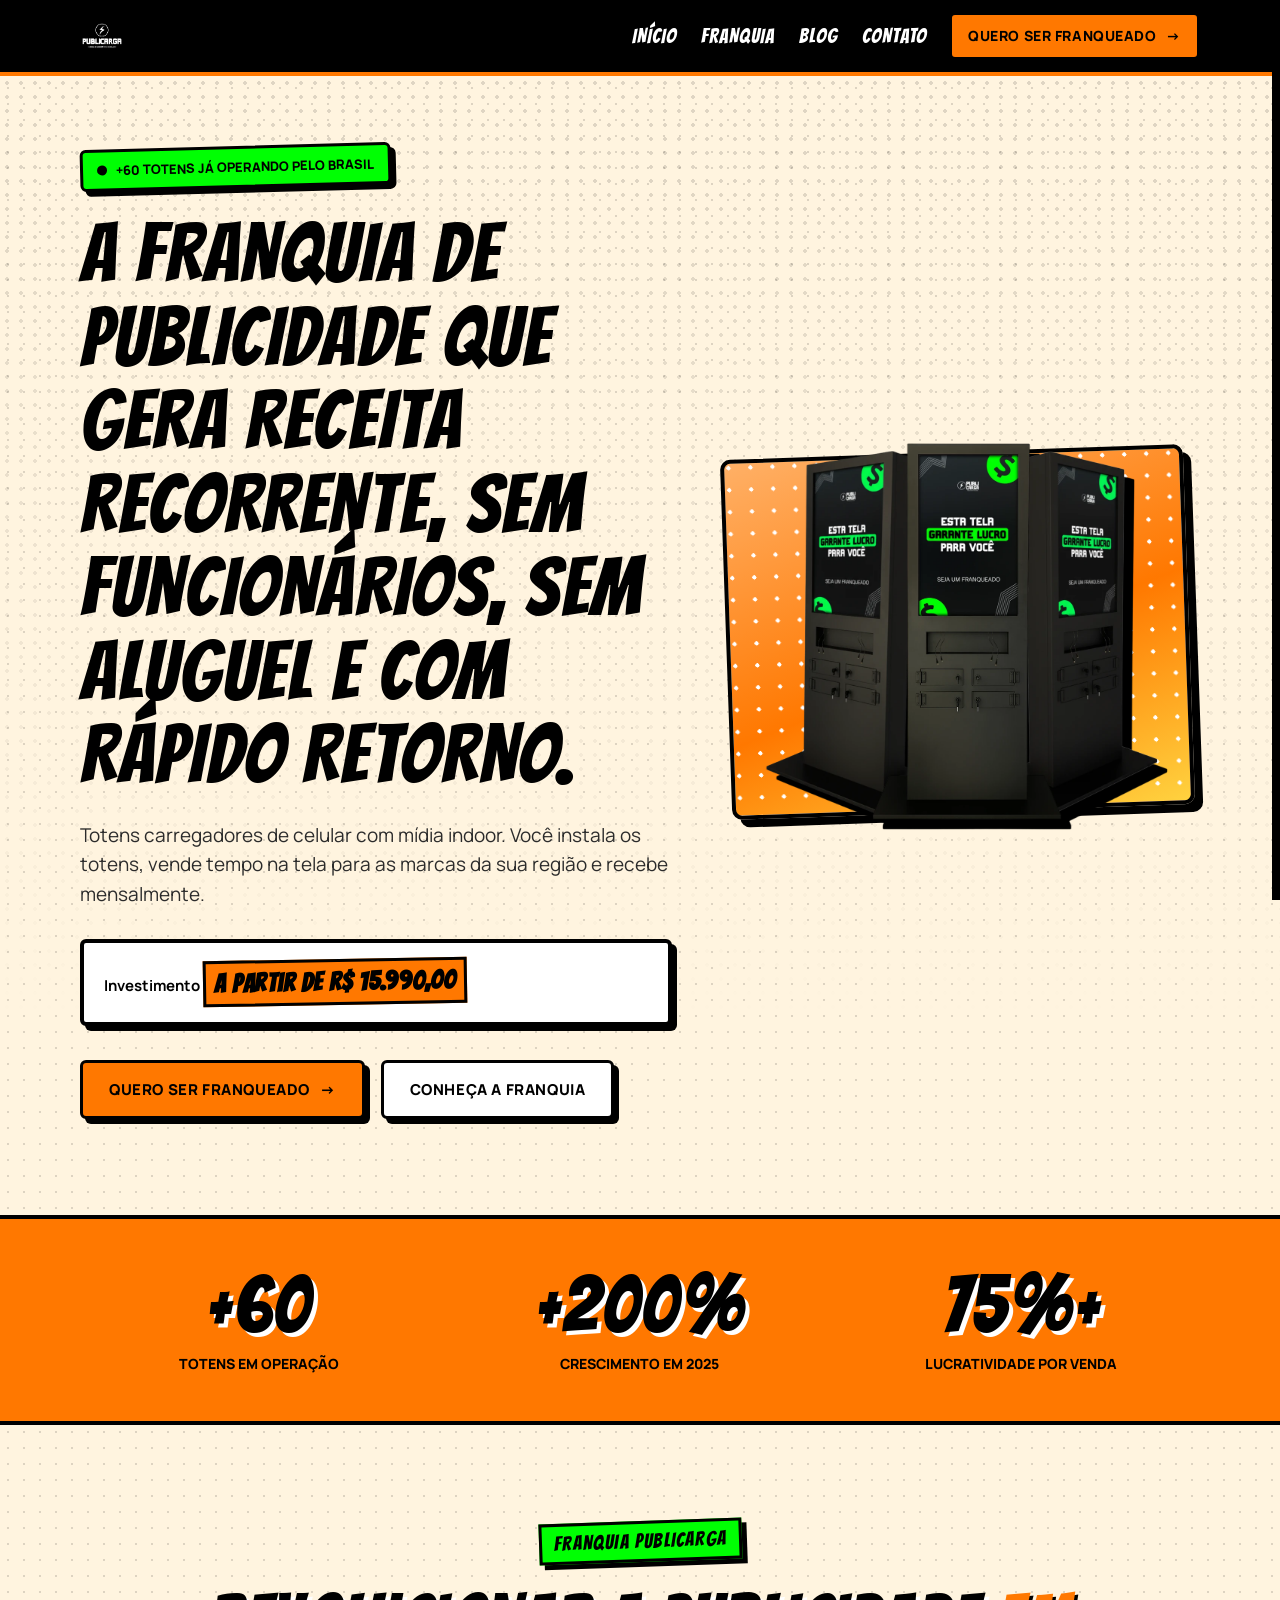
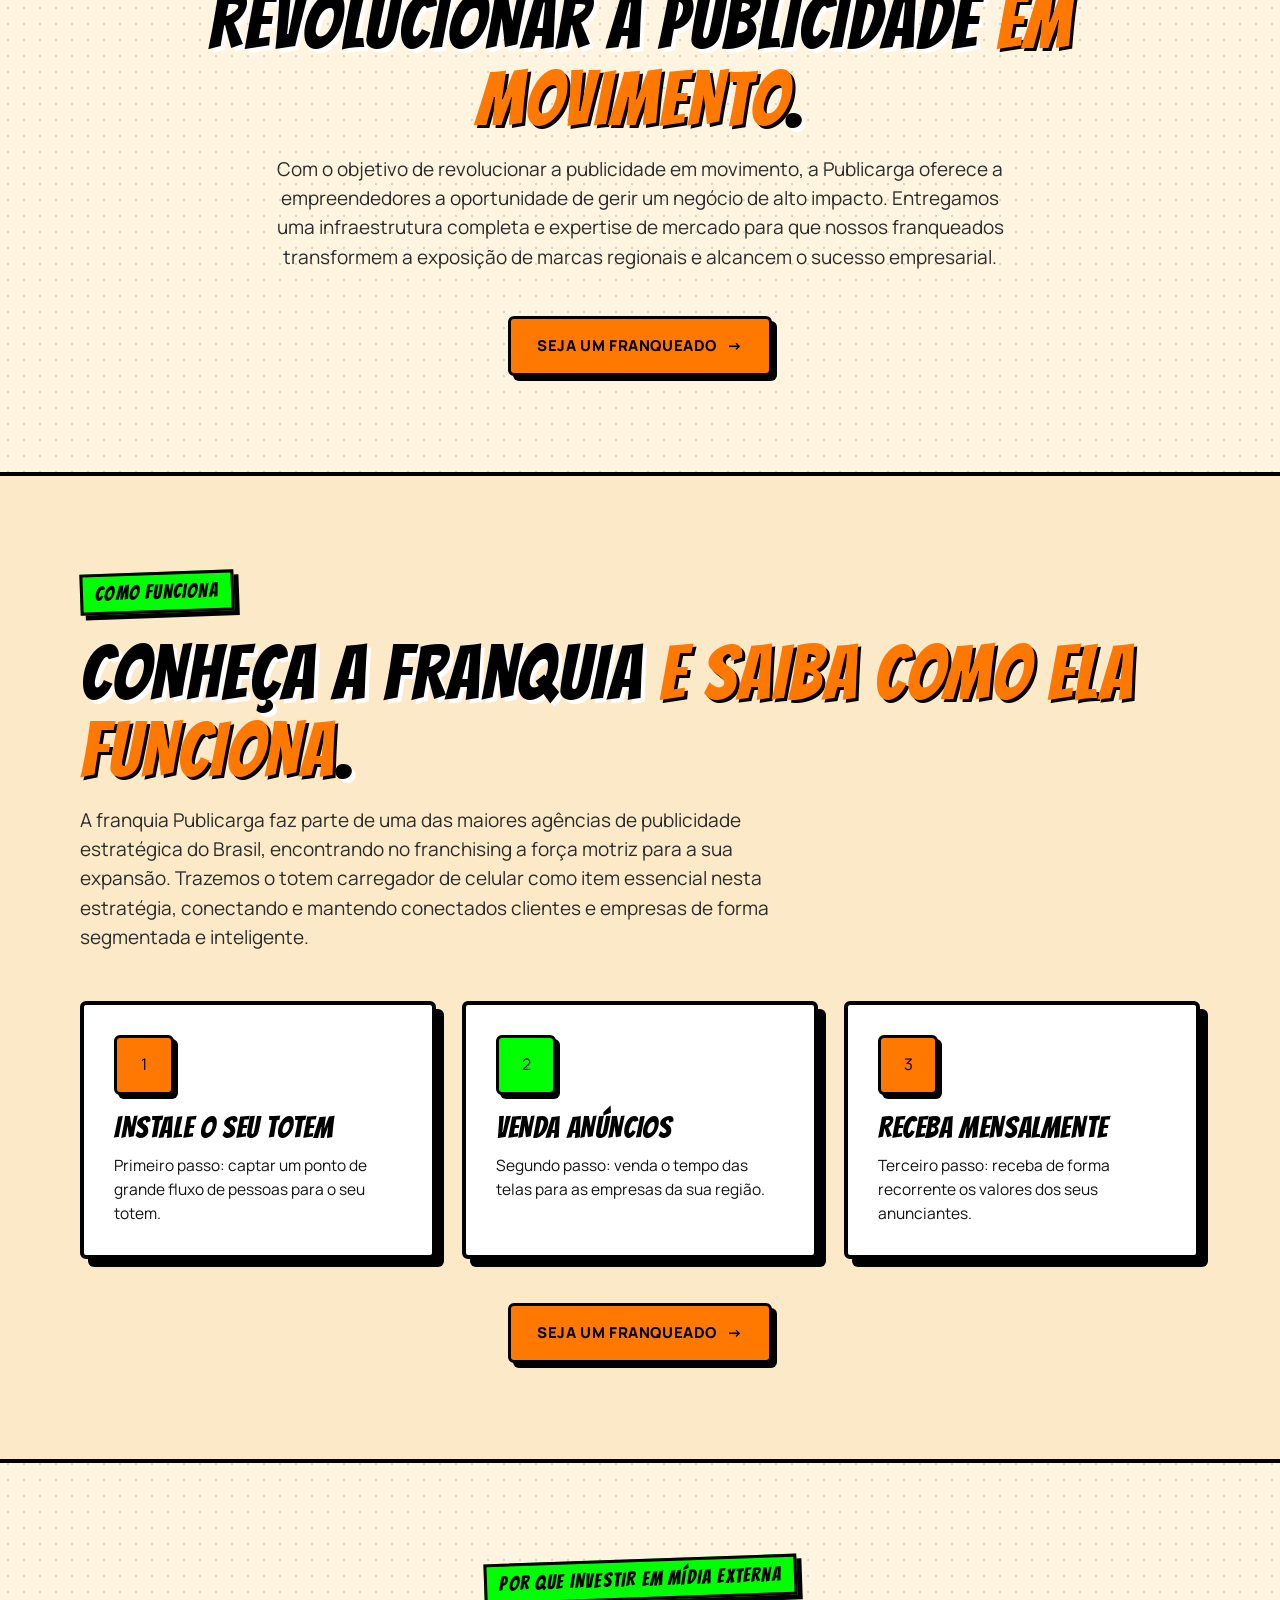
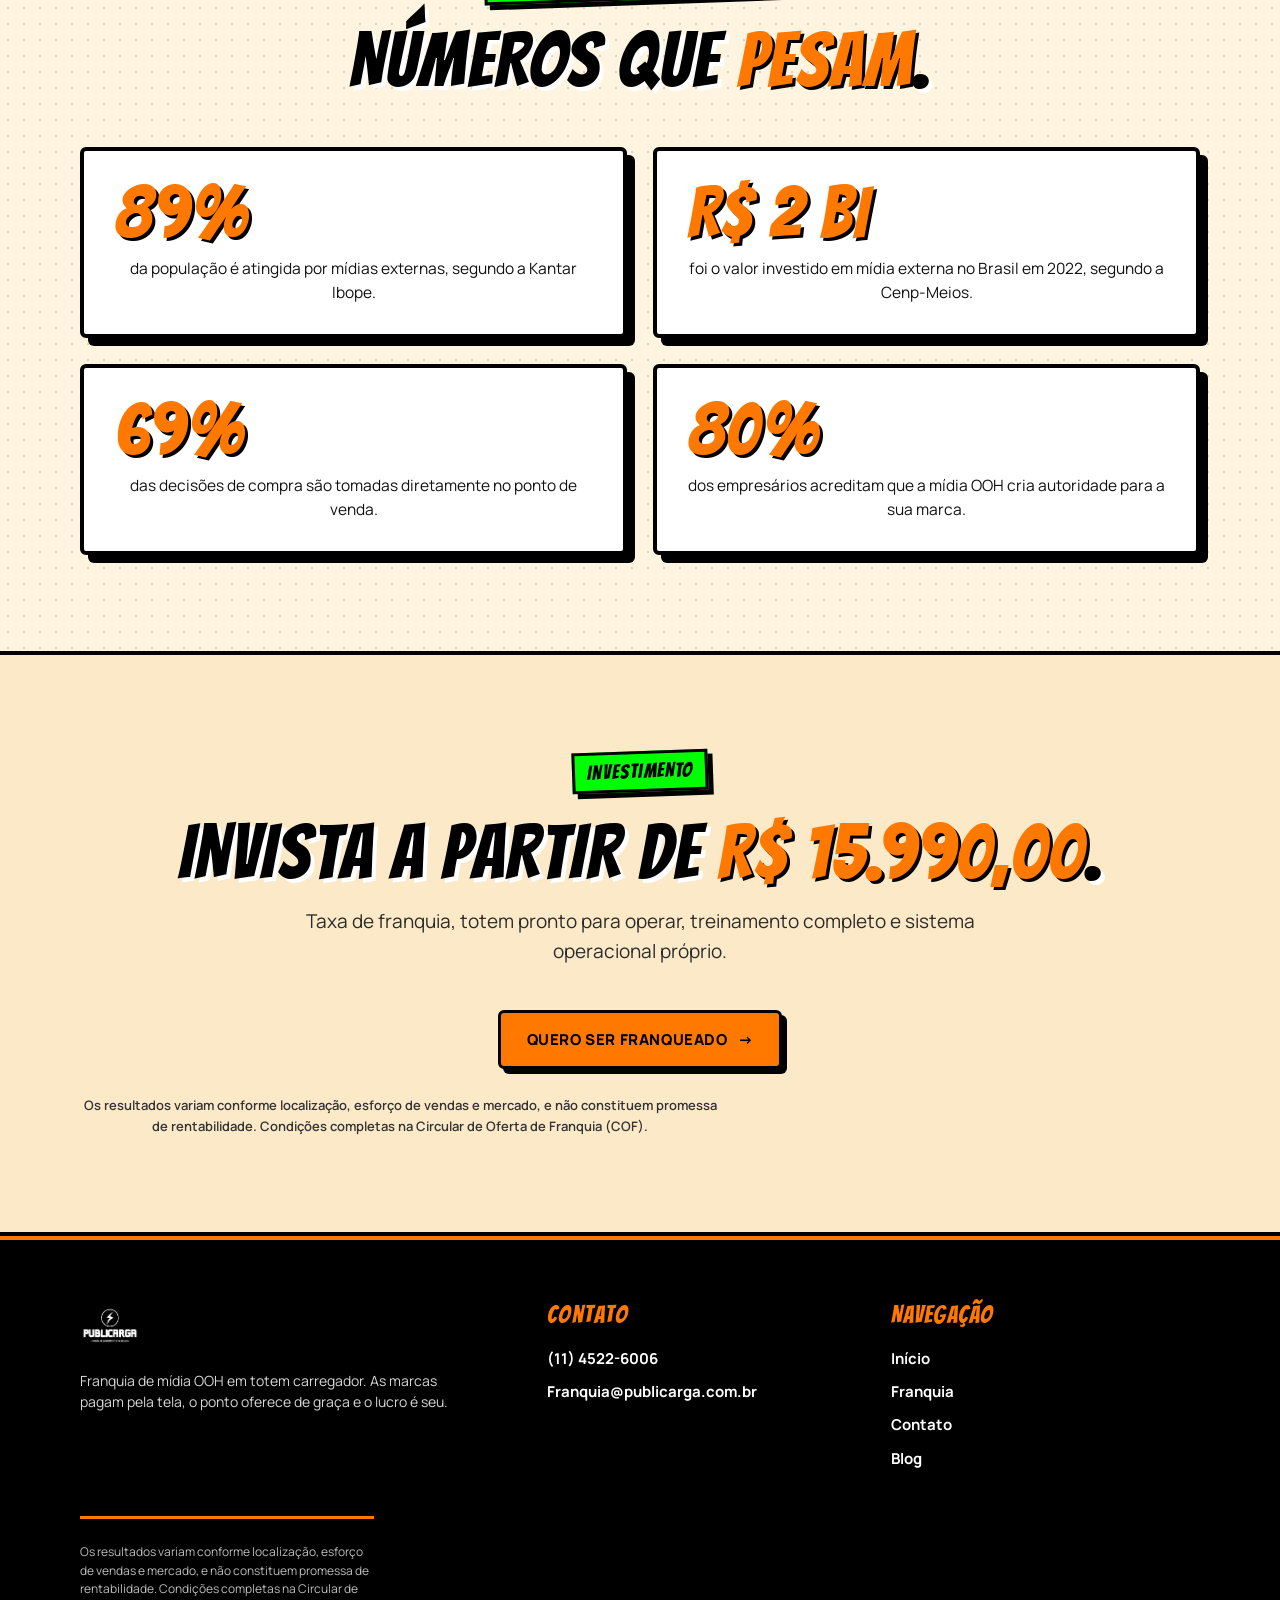
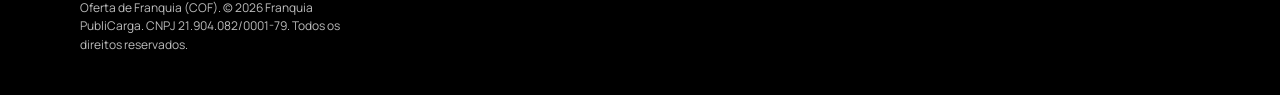
==== site/index.html @ 1fec0f9c "Adiciona páginas do site em estilo quadrinhos (pasta site/) Home, franquia (landing sem links extern" ====
<!doctype html>
<html lang="pt-BR">
<head>
<meta charset="utf-8">
<meta name="viewport" content="width=device-width,initial-scale=1,viewport-fit=cover">
<title>Franquia Publicarga | Totens carregadores com mídia indoor</title>
<meta name="description" content="A franquia de publicidade que gera receita recorrente, sem funcionários, sem aluguel e com rápido retorno. Investimento a partir de R$ 15.990,00.">
<meta name="robots" content="index, follow">
<meta property="og:title" content="Franquia Publicarga | Totens carregadores com mídia indoor">
<meta property="og:description" content="A franquia de publicidade que gera receita recorrente, sem funcionários, sem aluguel e com rápido retorno. Investimento a partir de R$ 15.990,00.">
<meta property="og:locale" content="pt_BR">
<meta name="theme-color" content="#000000">
<link rel="icon" href="assets/mascote.png">
<link rel="preconnect" href="https://fonts.googleapis.com">
<link rel="preconnect" href="https://fonts.gstatic.com" crossorigin>
<link href="https://fonts.googleapis.com/css2?family=Bangers&family=Bricolage+Grotesque:opsz,wght@12..96,600;12..96,700;12..96,800&family=Manrope:wght@400;500;600;700;800&display=swap" rel="stylesheet">
<link rel="stylesheet" href="assets/quadrinhos.css">
</head>
<body>
<header class="site"><div class="wrap nav">
<a href="/" class="brand" aria-label="Publicarga"><img src="assets/logo-branca.png" alt="Publicarga" style="height:44px;width:auto"></a>
<nav class="nav-links" aria-label="Principal"><a href="/">Início</a><a href="/franquia/">Franquia</a><a href="https://blog.publicarga.com.br">Blog</a><a href="/contato/">Contato</a></nav>
<div class="nav-cta"><a href="/franquia/" class="btn desk">Quero ser franqueado <span class="arw">→</span></a>
<button class="burger" id="burger" aria-label="Abrir menu" aria-expanded="false" aria-controls="drawer"><span></span></button></div>
</div></header>
<div class="scrim" id="scrim"></div>
<aside class="drawer" id="drawer" aria-hidden="true">
<button class="close" id="drawerClose" aria-label="Fechar menu">×</button>
<a href="/">Início</a><a href="/franquia/">Franquia</a><a href="https://blog.publicarga.com.br">Blog</a><a href="/contato/">Contato</a>
<a href="/franquia/" class="btn">Quero ser franqueado →</a>
</aside>

<section class="hero" id="top"><div class="wrap grid">
  <div>
    <span class="badge"><span class="dot"></span> +60 totens já operando pelo Brasil</span>
    <h1>A franquia de publicidade que gera receita recorrente, sem funcionários, sem aluguel e com rápido retorno.</h1>
    <p class="lead">Totens carregadores de celular com mídia indoor. Você instala os totens, vende tempo na tela para as marcas da sua região e recebe mensalmente.</p>
    <div class="price">Investimento <b>a partir de R$ 15.990,00</b></div>
    <div class="hero-ctas"><a href="/franquia/" class="btn">Quero ser franqueado <span class="arw">→</span></a>
      <a href="#sobre" class="btn ghost">Conheça a franquia</a></div>
  </div>
  <div class="totem-c"><img src="assets/totens.webp" alt="Totens carregadores Publicarga com telas de mídia indoor"></div>
</div></section>

<section class="stats"><div class="wrap"><div class="grid">
  <div class="stat"><div class="num">+60</div><div class="lbl">Totens em operação</div></div>
  <div class="stat"><div class="num">+200%</div><div class="lbl">Crescimento em 2025</div></div>
  <div class="stat"><div class="num">75%+</div><div class="lbl">Lucratividade por venda</div></div>
</div></div></section>

<section class="section" id="sobre"><div class="wrap center">
  <span class="eyebrow">Franquia Publicarga</span>
  <h2 class="big">Revolucionar a publicidade <span class="accent">em movimento</span>.</h2>
  <p class="lead">Com o objetivo de revolucionar a publicidade em movimento, a Publicarga oferece a empreendedores a oportunidade de gerir um negócio de alto impacto. Entregamos uma infraestrutura completa e expertise de mercado para que nossos franqueados transformem a exposição de marcas regionais e alcancem o sucesso empresarial.</p>
  <div class="sec-cta"><a href="/franquia/" class="btn">Seja um franqueado <span class="arw">→</span></a></div>
</div></section>

<section class="section light"><div class="wrap">
  <span class="eyebrow">Como funciona</span>
  <h2 class="big">Conheça a franquia <span class="accent">e saiba como ela funciona</span>.</h2>
  <p class="lead">A franquia Publicarga faz parte de uma das maiores agências de publicidade estratégica do Brasil, encontrando no franchising a força motriz para a sua expansão. Trazemos o totem carregador de celular como item essencial nesta estratégia, conectando e mantendo conectados clientes e empresas de forma segmentada e inteligente.</p>
  <div class="cards cols-3">
    <article class="card brand"><div class="ic">1</div><h3>Instale o seu totem</h3><p>Primeiro passo: captar um ponto de grande fluxo de pessoas para o seu totem.</p></article>
    <article class="card"><div class="ic">2</div><h3>Venda anúncios</h3><p>Segundo passo: venda o tempo das telas para as empresas da sua região.</p></article>
    <article class="card brand"><div class="ic">3</div><h3>Receba mensalmente</h3><p>Terceiro passo: receba de forma recorrente os valores dos seus anunciantes.</p></article>
  </div>
  <div class="sec-cta"><a href="/franquia/" class="btn">Seja um franqueado <span class="arw">→</span></a></div>
</div></section>

<section class="section"><div class="wrap center">
  <span class="eyebrow">Por que investir em mídia externa</span>
  <h2 class="big">Números que <span class="accent">pesam</span>.</h2>
  <div class="cards cols-2">
    <article class="card"><h3 class="big">89%</h3><p>da população é atingida por mídias externas, segundo a Kantar Ibope.</p></article>
    <article class="card brand"><h3 class="big">R$ 2 bi</h3><p>foi o valor investido em mídia externa no Brasil em 2022, segundo a Cenp-Meios.</p></article>
    <article class="card brand"><h3 class="big">69%</h3><p>das decisões de compra são tomadas diretamente no ponto de venda.</p></article>
    <article class="card"><h3 class="big">80%</h3><p>dos empresários acreditam que a mídia OOH cria autoridade para a sua marca.</p></article>
  </div>
</div></section>

<section class="section light"><div class="wrap center">
  <span class="eyebrow">Investimento</span>
  <h2 class="big">Invista a partir de <span class="accent">R$ 15.990,00</span>.</h2>
  <p class="lead">Taxa de franquia, totem pronto para operar, treinamento completo e sistema operacional próprio.</p>
  <div class="sec-cta"><a href="/franquia/" class="btn">Quero ser franqueado <span class="arw">→</span></a></div>
  <p class="legal">Os resultados variam conforme localização, esforço de vendas e mercado, e não constituem promessa de rentabilidade. Condições completas na Circular de Oferta de Franquia (COF).</p>
</div></section>
<footer class="site"><div class="wrap">
<div class="fgrid">
<div><div class="brand"><img src="assets/logo-branca.png" alt="Publicarga" style="height:60px;width:auto"></div>
<p>Franquia de mídia OOH em totem carregador. As marcas pagam pela tela, o ponto oferece de graça e o lucro é seu.</p></div>
<div class="col"><h5>Contato</h5>
<a href="tel:+551145226006">(11) 4522-6006</a>
<a href="mailto:Franquia@publicarga.com.br">Franquia@publicarga.com.br</a></div>
<div class="col"><h5>Navegação</h5>
<a href="/">Início</a><a href="/franquia/">Franquia</a><a href="/contato/">Contato</a><a href="https://blog.publicarga.com.br">Blog</a></div>
</div>
<p class="flegal">Os resultados variam conforme localização, esforço de vendas e mercado, e não constituem promessa de rentabilidade. Condições completas na Circular de Oferta de Franquia (COF). © 2026 Franquia PubliCarga. CNPJ 21.904.082/0001-79. Todos os direitos reservados.</p>
</div></footer>
<script src="assets/site.js"></script>
</body>
</html>
---- site/assets/quadrinhos.css ----
:root{
    --paper:#fff4df;--bg:#fff4df;--surface:#ffffff;--surface-2:#fbe9c8;
    --line:#000;--line-strong:#000;
    --ink:#000;--muted:#2b2b2b;--muted-2:#4a4a4a;
    --brand:#ff7800;--brand-2:#ffb066;--brand-ink:#000;
    --volt:#00ff03;--volt-ink:#000;--volt-dim:#00ff03;
    --display:"Bangers","Bricolage Grotesque",Impact,sans-serif;
    --body:"Manrope",system-ui,sans-serif;
    --wrap:1160px;--hdr:72px;--r:6px;--r-lg:10px;
    --shadow:8px 8px 0 #000;--shadow-sm:5px 5px 0 #000;
    color-scheme:light;
  }
  *{box-sizing:border-box}
  html{scroll-behavior:smooth}
  @media(prefers-reduced-motion:reduce){html{scroll-behavior:auto}}
  body{
    margin:0;color:var(--ink);font-family:var(--body);font-size:16px;line-height:1.55;
    background:var(--paper) radial-gradient(#00000022 1.2px,transparent 1.4px) 0 0/16px 16px;
    -webkit-font-smoothing:antialiased;overflow-x:hidden;
  }
  h1,h2,h3,h4{font-family:var(--display);font-weight:400;line-height:1.02;margin:0;letter-spacing:.02em;text-transform:uppercase}
  p{margin:0}
  a{color:inherit;text-decoration:none}
  img{max-width:100%;display:block}
  ::selection{background:var(--volt);color:#000}
  :focus-visible{outline:4px solid var(--brand);outline-offset:3px}

  .wrap{width:100%;max-width:var(--wrap);margin-inline:auto;padding-inline:20px}
  section[id]{scroll-margin-top:calc(var(--hdr) + 16px)}
  .section{padding-block:96px;position:relative}
  .eyebrow{display:inline-block;font-family:var(--display);font-size:20px;letter-spacing:.06em;text-transform:uppercase;color:#000;background:var(--volt);border:3px solid #000;padding:2px 12px;box-shadow:var(--shadow-sm);transform:rotate(-2deg);margin:0 0 22px}
  .eyebrow::before{content:none}
  .center{text-align:center}
  .center .eyebrow{display:inline-block}
  h2.big{font-size:clamp(40px,6.4vw,76px);text-shadow:4px 4px 0 #fff}
  .lead{color:var(--muted);font-size:clamp(16px,2vw,19px);max-width:62ch;margin-top:16px}
  .center .lead{margin-inline:auto}
  .accent{color:var(--brand);text-shadow:3px 3px 0 #000}
  .hl{display:inline-block;background:var(--volt);color:#000;padding:0 .18em;border:3px solid #000;transform:rotate(-1.5deg);box-shadow:4px 4px 0 #000}

  /* balões de fala */
  .bubble{position:relative;background:#fff;border:4px solid #000;border-radius:28px;padding:20px 24px;margin-top:26px;max-width:58ch;box-shadow:var(--shadow-sm)}
  .bubble::after{content:"";position:absolute;left:34px;bottom:-22px;width:0;height:0;border:16px solid transparent;border-top:20px solid #000;border-bottom:0}
  .bubble::before{content:"";position:absolute;left:38px;bottom:-14px;width:0;height:0;border:12px solid transparent;border-top:16px solid #fff;border-bottom:0;z-index:1}
  .center .bubble{margin-inline:auto}

  /* onomatopeia */
  .pow{position:absolute;top:-8px;right:-4px;z-index:3;font-family:var(--display);font-size:clamp(34px,4.5vw,52px);color:#000;background:var(--volt);border:4px solid #000;padding:6px 14px 4px;transform:rotate(8deg);box-shadow:var(--shadow-sm);clip-path:polygon(0% 18%,12% 22%,8% 0%,30% 14%,44% 0%,50% 16%,68% 2%,70% 22%,90% 10%,84% 30%,100% 36%,88% 50%,100% 66%,82% 70%,90% 90%,70% 80%,58% 100%,50% 82%,36% 98%,30% 80%,12% 92%,18% 72%,0% 64%,14% 54%,0% 36%)}

  /* botões */
  .btn{
    --_bg:var(--brand);--_fg:#000;
    display:inline-flex;align-items:center;gap:10px;justify-content:center;
    font-family:var(--body);font-weight:800;font-size:15px;text-transform:uppercase;letter-spacing:.04em;
    padding:15px 26px;border:3px solid #000;border-radius:var(--r);cursor:pointer;
    background:var(--_bg);color:var(--_fg);box-shadow:var(--shadow-sm);
    transition:transform .12s ease,box-shadow .12s ease;
  }
  .btn .arw{transition:transform .12s ease}
  .btn:hover{transform:translate(-2px,-2px);box-shadow:7px 7px 0 #000}
  .btn:hover .arw{transform:translateX(4px)}
  .btn:active{transform:translate(3px,3px);box-shadow:2px 2px 0 #000}
  .btn.ghost{--_bg:#fff;--_fg:#000}
  .btn.block{width:100%}
  .sec-cta{margin-top:44px;display:flex;justify-content:center}

  /* cabeçalho (fundo preto: logo branca) */
  header.site{position:sticky;top:env(safe-area-inset-top,0px);z-index:60;background:#000;border-bottom:4px solid var(--brand)}
  .nav{display:flex;align-items:center;gap:22px;height:var(--hdr)}
  .brand{display:flex;align-items:center}
  .nav-links{display:flex;gap:24px;margin-left:auto;font-family:var(--display);font-size:20px;letter-spacing:.05em;text-transform:uppercase;color:#fff}
  .nav-links a{position:relative;padding:2px 0}
  .nav-links a:hover{color:var(--volt)}
  .nav-links a.active{color:var(--brand)}
  .nav-links a.active::after{content:"";position:absolute;left:0;right:0;bottom:-6px;height:4px;background:var(--volt)}
  .nav-cta{display:flex;align-items:center;gap:12px}
  .nav-cta .btn{padding:10px 16px;font-size:14px}
  .burger{display:none;width:46px;height:46px;border:3px solid #fff;background:var(--brand);border-radius:var(--r);cursor:pointer;padding:0;position:relative;box-shadow:4px 4px 0 #fff}
  .burger span,.burger span::before,.burger span::after{content:"";position:absolute;left:11px;width:22px;height:3px;background:#000;border-radius:2px;transition:.2s}
  .burger span{top:20px}.burger span::before{top:-7px}.burger span::after{top:7px}
  @media(max-width:900px){
    .nav-links{display:none}
    .nav-cta .btn.desk{display:none}
    .burger{display:block;margin-left:auto}
  }
  .drawer{position:fixed;inset:0 0 0 auto;width:min(320px,84vw);background:#fff;border-left:4px solid #000;z-index:80;transform:translateX(100%);transition:transform .25s ease;display:flex;flex-direction:column;gap:6px;padding:calc(var(--hdr) + 20px) 24px 24px;box-shadow:-8px 0 0 #000}
  .drawer.open{transform:none}
  .drawer a{padding:14px 4px;font-family:var(--display);font-size:24px;letter-spacing:.04em;text-transform:uppercase;border-bottom:3px solid #000}
  .drawer .btn{margin-top:16px;font-family:var(--body);font-size:15px}
  .drawer .close{position:absolute;top:16px;right:16px;width:44px;height:44px;border:3px solid #000;background:var(--volt);color:#000;border-radius:var(--r);font-size:24px;cursor:pointer;font-weight:800}
  .scrim{position:fixed;inset:0;background:rgba(0,0,0,.6);z-index:75;opacity:0;pointer-events:none;transition:opacity .25s}
  .scrim.open{opacity:1;pointer-events:auto}

  /* hero */
  .hero{position:relative;overflow:hidden;padding-block:70px 96px}
  .hero::before{content:"";position:absolute;inset:0;background:radial-gradient(#000 1.6px,transparent 1.8px) 0 0/14px 14px;opacity:.12;-webkit-mask-image:linear-gradient(180deg,#000 10%,transparent 85%);mask-image:linear-gradient(180deg,#000 10%,transparent 85%);z-index:0;pointer-events:none}
  .hero .grid{position:relative;z-index:1;display:grid;grid-template-columns:1.1fr .9fr;gap:44px;align-items:center}
  .badge{display:inline-flex;align-items:center;gap:9px;padding:8px 14px;border:3px solid #000;border-radius:var(--r);font-weight:800;font-size:13px;text-transform:uppercase;color:#000;background:var(--volt);box-shadow:var(--shadow-sm);margin-bottom:24px;transform:rotate(-1.5deg)}
  .badge .dot{width:10px;height:10px;border-radius:50%;background:#000}
  .hero h1{font-size:clamp(44px,6.4vw,84px);line-height:1.02;text-shadow:none}
  .hero h1 .hl{font-size:inherit;text-shadow:none}
  .hero .lead{margin-top:24px}
  .price{margin-top:30px;padding:16px 20px;border:4px solid #000;border-radius:var(--r);background:#fff;font-weight:700;color:#000;font-size:15px;box-shadow:var(--shadow-sm)}
  .price b{font-weight:800;font-family:var(--display);font-size:26px;letter-spacing:.03em;color:#000;background:var(--brand);padding:0 8px;border:3px solid #000;display:inline-block;transform:rotate(-1deg)}
  .price .todef{color:var(--brand)}
  .pills{display:flex;flex-wrap:wrap;gap:12px;margin-top:26px}
  .pills span{font-size:13px;font-weight:800;text-transform:uppercase;color:#000;padding:8px 14px;border:3px solid #000;border-radius:var(--r);background:#fff;box-shadow:3px 3px 0 #000}
  .pills span::before{content:"⚡";margin-right:6px}
  .hero-ctas{display:flex;flex-wrap:wrap;gap:16px;margin-top:34px}
  .hero-trust{display:flex;align-items:center;gap:12px;margin-top:32px;font-size:15px;color:#000}
  .hero-trust b{font-weight:800}
  .totem-c{display:flex;justify-content:center;align-items:center;position:relative}
  .totem-c::before{content:"";position:absolute;width:94%;height:88%;border-radius:var(--r-lg);background:radial-gradient(circle at 20% 20%,#fff 0 8%,transparent 9%) 0 0/22px 22px,linear-gradient(160deg,#ffb066,#ff7800 55%,#ffd23f);border:4px solid #000;box-shadow:var(--shadow);transform:rotate(-2deg);z-index:0}
  .totem-c img{position:relative;z-index:1;width:min(500px,100%);height:auto;filter:drop-shadow(10px 10px 0 #000)}

  /* faixa de números */
  .stats{background:var(--brand);border-block:4px solid #000}
  .stats .grid{display:grid;grid-template-columns:repeat(3,1fr);gap:24px;padding-block:46px;text-align:center}
  .stat .num{font-family:var(--display);font-size:clamp(48px,7vw,80px);color:#000;text-shadow:4px 4px 0 #fff;letter-spacing:.02em;font-variant-numeric:tabular-nums;line-height:1}
  .stat .lbl{font-weight:800;text-transform:uppercase;font-size:14px;margin-top:8px;color:#000}
  @media(max-width:720px){.stats .grid{grid-template-columns:1fr;gap:28px}}

  /* quadros / cards */
  .cards{display:grid;gap:26px;margin-top:48px}
  .cols-2{grid-template-columns:1fr 1fr}
  .cols-3{grid-template-columns:repeat(3,1fr)}
  .card{background:#fff;border:4px solid #000;border-radius:var(--r);padding:30px;display:flex;flex-direction:column;align-items:flex-start;box-shadow:var(--shadow)}
  .card .ic{flex:0 0 auto;width:60px;height:60px;border:3px solid #000;border-radius:var(--r);display:grid;place-items:center;margin-bottom:18px;background:var(--volt);color:#000;box-shadow:4px 4px 0 #000}
  .card.brand .ic{background:var(--brand)}
  .card h3{font-size:30px;margin-bottom:10px}
  .card p{color:#111;font-size:15.5px}
  @media(max-width:820px){.cols-2,.cols-3{grid-template-columns:1fr}}

  .pillars{display:grid;grid-template-columns:repeat(3,1fr);gap:26px;margin-top:48px}
  .pillar{border:4px solid #000;border-radius:var(--r);padding:28px;background:#fff;box-shadow:var(--shadow);color:#000}
  .pillar .n{display:inline-block;font-family:var(--display);font-size:20px;letter-spacing:.06em;color:#fff;background:#000;padding:2px 10px;transform:rotate(-2deg)}
  .pillar h3{font-size:30px;margin:16px 0 8px}
  .pillar p{color:#111;font-size:15px}
  @media(max-width:820px){.pillars{grid-template-columns:1fr}}

  /* marquee de ambientes */
  .marquee{overflow:hidden;margin-top:44px;padding-block:12px;border-block:4px solid #000;background:#fff}
  .track{display:flex;gap:22px;width:max-content;animation:scroll 34s linear infinite;padding-inline:11px}
  @keyframes scroll{to{transform:translateX(-50%)}}
  .amb{position:relative;width:290px;height:200px;border:4px solid #000;border-radius:var(--r);overflow:hidden;flex:0 0 auto;box-shadow:var(--shadow-sm);margin:0;background:#000}
  .amb img{width:100%;height:100%;object-fit:cover;display:block}
  .amb figcaption{position:absolute;left:12px;bottom:12px;background:#fff;color:#000;padding:4px 12px;border:3px solid #000;font-family:var(--display);font-size:20px;letter-spacing:.04em;text-transform:uppercase;box-shadow:3px 3px 0 #000}
  @media(prefers-reduced-motion:reduce){.track{animation:none}}

  /* vídeos */
  .video-hero{margin-top:44px;border:4px solid #000;border-radius:var(--r-lg);overflow:hidden;position:relative;aspect-ratio:16/9;background:#000;box-shadow:var(--shadow)}
  .videos{display:grid;grid-template-columns:repeat(3,1fr);gap:26px;margin-top:48px}
  .vcard{position:relative;border:4px solid #000;border-radius:var(--r);overflow:hidden;aspect-ratio:9/12;background:#000;box-shadow:var(--shadow)}
  .ytf{position:absolute;inset:0;width:100%;height:100%;border:0;cursor:pointer;background:transparent;color:#000;display:flex;align-items:flex-end;padding:22px;text-align:left}
  .ythumb{position:absolute;inset:0;width:100%;height:100%;object-fit:cover;z-index:0}
  .ytf::after{content:"";position:absolute;inset:0;background:linear-gradient(180deg,rgba(0,0,0,0) 35%,rgba(0,0,0,.55));z-index:1}
  .ytf .play{position:absolute;top:50%;left:50%;transform:translate(-50%,-50%);width:76px;height:76px;border-radius:50%;background:var(--brand);color:#000;border:4px solid #000;display:grid;place-items:center;font-size:24px;box-shadow:5px 5px 0 #000;transition:transform .12s;z-index:2}
  .video-hero .ytf .play{width:96px;height:96px;font-size:32px}
  .ytf:hover .play{transform:translate(-50%,-50%) scale(1.06)}
  .ytf .cap{font-family:var(--display);font-size:22px;letter-spacing:.04em;text-transform:uppercase;position:relative;z-index:2;background:#fff;color:#000;border:3px solid #000;padding:4px 12px;box-shadow:3px 3px 0 #000}
  .ytf .cap small{display:block;font-family:var(--body);font-size:12px;font-weight:800;letter-spacing:0;text-transform:none;color:#000;margin-top:2px}
  .vwrap iframe,.video-hero iframe{position:absolute;inset:0;width:100%;height:100%;border:0}
  .vfallback{margin-top:16px;text-align:center;font-size:14px;color:var(--muted)}
  .vfallback a{color:#000;font-weight:800;text-decoration:underline;text-decoration-thickness:3px;text-decoration-color:var(--brand)}
  @media(max-width:820px){.videos{grid-template-columns:1fr}}

  /* passos */
  .steps{display:grid;grid-template-columns:repeat(4,1fr);gap:22px;margin-top:48px}
  .step{border:4px solid #000;border-radius:var(--r);padding:24px;background:#fff;box-shadow:var(--shadow-sm)}
  .step .n{font-family:var(--display);font-size:34px;color:var(--brand);text-shadow:3px 3px 0 #000;line-height:1}
  .step h4{font-size:24px;margin:10px 0 8px;letter-spacing:.03em}
  .step p{color:#111;font-size:14px}
  @media(max-width:820px){.steps{grid-template-columns:1fr 1fr}}
  @media(max-width:520px){.steps{grid-template-columns:1fr}}

  /* é / não é */
  .fit{display:grid;grid-template-columns:1fr 1fr;gap:26px;margin-top:48px}
  .fit .box{border:4px solid #000;border-radius:var(--r-lg);padding:30px;background:#fff;box-shadow:var(--shadow)}
  .fit .box.no{background:#e9e9e9}
  .fit h3{font-size:30px;margin-bottom:18px}
  .fit ul{list-style:none;margin:0;padding:0;display:grid;gap:14px}
  .fit li{display:flex;gap:12px;color:#111;font-size:15px}
  .fit .mk{flex:0 0 auto;width:28px;height:28px;border:3px solid #000;border-radius:50%;display:grid;place-items:center;font-weight:800;font-size:15px}
  .fit .yes .mk{background:var(--volt);color:#000}
  .fit .no .mk{background:#000;color:#fff}
  @media(max-width:820px){.fit{grid-template-columns:1fr}}

  /* dúvidas */
  .faq{max-width:840px;margin:48px auto 0;display:grid;gap:16px}
  details{border:4px solid #000;border-radius:var(--r);background:#fff;overflow:hidden;box-shadow:var(--shadow-sm)}
  details summary{list-style:none;cursor:pointer;padding:18px 22px;font-family:var(--display);font-size:24px;letter-spacing:.03em;text-transform:uppercase;display:flex;justify-content:space-between;gap:16px;align-items:center}
  details summary::-webkit-details-marker{display:none}
  details summary .ico{color:#000;background:var(--brand);border:3px solid #000;width:36px;height:36px;display:grid;place-items:center;font-size:24px;line-height:1;transition:transform .15s;flex:0 0 auto}
  details[open] summary .ico{transform:rotate(45deg)}
  details .body{padding:0 22px 22px;color:#111;font-size:15.5px;border-top:3px dashed #000;margin:0 22px;padding-inline:0;padding-top:14px}

  /* seções: fundo papel e fundo preto */
  section.light{background:#fbe9c8;border-block:4px solid #000}
  section.light .card,section.light .pillar,section.light .step,section.light .box,section.light details{box-shadow:var(--shadow)}
  section.ink{background:#0d0d0d;color:#fff;border-block:4px solid #000}
  section.ink h2.big{color:#fff;text-shadow:4px 4px 0 #000}
  section.ink .lead{color:#e5e5e5}
  section.ink .eyebrow{background:var(--brand)}
  section.ink .vfallback{color:#cfcfcf}
  section.ink .vfallback a{color:var(--volt)}
  section.ink .card,section.ink .vcard{color:#000}
  section.ink .marquee{background:#0d0d0d}

  /* banner de faturamento */
  section.banner{background:var(--volt);border-block:4px solid #000}
  .banner .num-big{font-size:clamp(60px,12vw,130px);line-height:.95;color:#000;text-shadow:6px 6px 0 #fff,10px 10px 0 #000;letter-spacing:.01em}
  .banner .num-big .accent{color:var(--brand);text-shadow:6px 6px 0 #000,10px 10px 0 #fff}
  .banner .bubble{text-align:left;max-width:60ch}
  .banner .legal{text-align:center;margin-inline:auto;margin-top:26px;color:#000;font-size:13px;max-width:80ch}

  /* formulário */
  .formsec{background:#fbe9c8;border-top:4px solid #000}
  .fcard{display:grid;grid-template-columns:1fr 1fr;border:5px solid #000;border-radius:var(--r-lg);overflow:hidden;background:#fff;box-shadow:12px 12px 0 #000}
  .fcard .info{padding:44px;background:var(--brand);border-right:5px solid #000}
  .fcard .info h2{font-size:clamp(40px,4.6vw,58px);margin-bottom:16px;text-shadow:4px 4px 0 #fff}
  .fcard .info p{color:#000;font-weight:600}
  .fcard .info .finfo-logo{width:min(230px,58%);margin-top:30px;filter:drop-shadow(5px 5px 0 #000)}
  .chip{display:inline-flex;align-items:center;gap:8px;font-family:var(--display);font-size:20px;letter-spacing:.05em;text-transform:uppercase;color:#fff;background:#000;padding:2px 12px;border:3px solid #000;margin-bottom:18px;transform:rotate(-2deg)}
  .chip .blink{width:10px;height:10px;border-radius:50%;background:var(--volt);animation:blink 1.2s infinite}
  @keyframes blink{50%{opacity:.25}}
  @media(prefers-reduced-motion:reduce){.chip .blink{animation:none}}
  .jestor-col{background:#111;padding:26px;display:flex;flex-direction:column;justify-content:center;gap:12px;min-height:480px}
  .jestor-col .jestor-funil{width:100%}
  .jestor-fallback{color:#ddd;font-size:13px;text-align:center;margin:0}
  .jestor-fallback a{color:var(--volt);font-weight:800}
  @media(max-width:820px){.fcard{grid-template-columns:1fr;box-shadow:8px 8px 0 #000}.fcard .info{padding:30px;border-right:0;border-bottom:5px solid #000}.jestor-col{padding:22px;min-height:auto}}

  /* rodapé */
  footer.site{background:#000;color:#fff;border-top:4px solid var(--brand);padding-block:56px 40px}
  .fgrid{display:grid;grid-template-columns:1.4fr 1fr 1fr;gap:34px}
  footer .brand{margin-bottom:14px}
  footer p{color:#d6d6d6;font-size:14px;max-width:42ch}
  footer h5{font-family:var(--display);font-weight:400;font-size:24px;letter-spacing:.05em;color:var(--brand);margin:0 0 14px}
  footer .col a{display:block;color:#fff;font-size:15px;margin-bottom:10px;font-weight:700}
  footer .col a:hover{color:var(--volt)}
  .flegal{color:#bdbdbd;font-size:12px;margin-top:36px;border-top:3px solid var(--brand);padding-top:24px}
  @media(max-width:820px){.fgrid{grid-template-columns:1fr}}
  .legal{color:#333;font-size:13px;margin-top:26px;max-width:80ch;font-weight:600}

  /* barra fixa no celular */
  .sticky{position:fixed;left:0;right:0;bottom:0;z-index:70;padding:12px 16px calc(12px + env(safe-area-inset-bottom,0px));background:var(--volt);border-top:4px solid #000;display:none}
  .sticky .btn{width:100%;background:#000;color:#fff;--_bg:#000}
  @media(max-width:900px){.sticky{display:block}body{padding-bottom:86px}}

  /* entrada suave (aparece sempre no estado final) */
  .hero-in{opacity:0;transform:translateY(14px);animation:in .6s cubic-bezier(.2,.7,.2,1) forwards}
  .d1{animation-delay:.08s}.d2{animation-delay:.16s}.d3{animation-delay:.24s}.d4{animation-delay:.32s}
  @keyframes in{to{opacity:1;transform:none}}
  @media(prefers-reduced-motion:reduce){.hero-in{opacity:1;transform:none;animation:none}}

  /* celular */
  @media(max-width:760px){
    .section{padding-block:64px}
    .hero{padding-block:36px 56px}
    .hero .grid{grid-template-columns:1fr;gap:34px}
    .hero h1{font-size:clamp(40px,11vw,58px)}
    h2.big{font-size:clamp(36px,10.5vw,50px)}
    .lead{font-size:16px}
    .totem-c img{width:min(400px,92%)}
    .totem-c::before{width:98%;height:84%}
    .hero-ctas{flex-direction:column;align-items:stretch}
    .hero-ctas .btn,.sec-cta .btn{width:100%}
    .sec-cta{margin-top:34px}
    .card{padding:24px}
    .card h3,.pillar h3{font-size:26px}
    .bubble{padding:16px 18px}
    .pow{right:-6px;top:-18px}
    .price b{font-size:22px}
    .amb{width:230px;height:158px}
  }
  @media(max-width:420px){
    .wrap{padding-inline:16px}
    .nav{gap:12px}
    header .brand img{height:38px!important}
    .pills span{font-size:12px;padding:7px 10px}
    .stat .num{font-size:44px}
    .ytf .cap{font-size:18px}
  }
  /* simulador — estilo quadrinhos */
  .simulador-sec{background:#fff4df;border-block:4px solid #000}
  .pc-simulador-wrapper{max-width:900px;margin:0 auto;background:#fff;border:4px solid #000;border-radius:6px;box-shadow:10px 10px 0 #000;overflow:hidden;color:#000;font-family:var(--body)}
  .pc-simulador-header{background:var(--brand);border-bottom:4px solid #000;padding:20px;text-align:center}
  .pc-simulador-header h2{font-family:var(--display);font-weight:400;font-size:clamp(34px,5vw,52px);color:#000;margin:0;letter-spacing:.02em;text-transform:uppercase;text-shadow:3px 3px 0 #fff}
  .pc-simulador-body{display:flex;flex-wrap:wrap;padding:28px;gap:36px}
  .pc-sim-controls,.pc-sim-results{flex:1;min-width:280px}
  .pc-control-group{margin-bottom:30px}
  .pc-control-labels{display:flex;justify-content:space-between;align-items:center;gap:10px;margin-bottom:12px;flex-wrap:wrap}
  .pc-control-labels label{font-family:var(--display);font-size:20px;letter-spacing:.04em;color:#000}
  .pc-highlight-text{font-family:var(--display);font-size:24px;color:#000;background:var(--volt);border:3px solid #000;padding:0 10px;box-shadow:3px 3px 0 #000;letter-spacing:.02em}
  .pc-control-group input[type=range]{width:100%;accent-color:#000;height:10px;outline:none}
  .pc-control-group small{display:block;margin-top:8px;color:#333;font-size:13px;font-weight:600}
  .pc-result-highlight{background:var(--volt);border:4px solid #000;border-radius:6px;padding:22px;box-shadow:6px 6px 0 #000;text-align:center;margin-bottom:22px}
  .pc-result-highlight p{font-family:var(--display);font-size:22px;letter-spacing:.04em;color:#000}
  .pc-result-highlight h3{font-family:var(--display);font-weight:400;font-size:clamp(44px,6vw,64px);color:#000;margin:6px 0;text-shadow:3px 3px 0 #fff;line-height:1.05}
  .pc-highlight-sub{display:flex;justify-content:space-around;gap:10px;flex-wrap:wrap;font-size:14px;color:#000;margin-top:14px;border-top:3px dashed #000;padding-top:12px;font-weight:600}
  .pc-linha-a-linha{border:4px solid #000;border-radius:6px;box-shadow:6px 6px 0 #000;overflow:hidden;background:#fff}
  .pc-table-header{background:#000;color:#fff;font-family:var(--display);font-size:20px;letter-spacing:.04em;padding:12px 15px;border-bottom:4px solid #000}
  .pc-table-row{display:flex;justify-content:space-between;gap:12px;padding:12px 15px;border-bottom:3px solid #000;font-size:14px;color:#000}
  .pc-table-row:last-child{border-bottom:none}
  .pc-row-bold{font-weight:800}
  .pc-text-red{color:#c00000;font-weight:800}
  .pc-row-green{background:#eaffe9}
  .pc-row-green span:last-child{color:#0a6b0c}
  .pc-simulador-footer{padding:16px 24px;background:#fbe9c8;border-top:4px solid #000;font-size:12px;color:#222;line-height:1.45}
  @media(max-width:520px){.pc-simulador-body{padding:18px;gap:24px}.pc-simulador-wrapper{box-shadow:6px 6px 0 #000}}

  /* wi-fi marketing */
  .wifi-band{display:grid;grid-template-columns:1.05fr .95fr;gap:52px;align-items:center}
  .wifi-copy h2.big{font-size:clamp(44px,6vw,80px)}
  .wifi-copy .lead{margin-top:16px}
  .wifi-list{list-style:none;margin:28px 0 0;padding:0;display:grid;gap:16px}
  .wifi-list li{display:grid;grid-template-columns:56px 1fr;gap:16px;align-items:center}
  .wifi-list li>.ic{width:56px;height:56px;display:grid;place-items:center;background:var(--volt);color:#000;border:3px solid #000;border-radius:14px;box-shadow:4px 4px 0 #000}
  .wifi-list li:nth-child(2) .ic{background:var(--brand)}
  .wifi-list li:nth-child(3) .ic{background:#fff}
  .wifi-list li b{display:block;font-size:17px;color:#000;line-height:1.2}
  .wifi-list li .tx{display:block;color:#222;font-size:15px;line-height:1.4;margin-top:2px}
  .wifi-visual{display:flex;justify-content:center}
  .wifi-visual svg{width:min(260px,80%);height:auto;filter:drop-shadow(8px 8px 0 #000)}
  @media(max-width:820px){
    .wifi-band{grid-template-columns:1fr;gap:28px}
    .wifi-visual svg{width:min(200px,60%)}
    .wifi-copy h2.big{font-size:clamp(40px,11vw,56px)}
  }


  /* quadrante único: investimento + faturamento */
  .hero-visual{display:flex;flex-direction:column;align-items:center;gap:28px}
  .offer-box{margin:0;width:100%;max-width:470px;background:var(--volt);border:4px solid #000;box-shadow:7px 7px 0 #000;transform:rotate(-.6deg)}
  .offer-row{padding:14px 22px 12px;font-size:18px;font-weight:600;color:#000;display:flex;align-items:center;flex-wrap:wrap;gap:10px;margin:0}
  .offer-row b{font-family:var(--display);font-size:30px;letter-spacing:.02em;text-transform:uppercase;background:var(--brand);color:#000;border:3px solid #000;padding:2px 10px;box-shadow:3px 3px 0 #000;transform:rotate(-1deg)}
  .offer-green{font-size:20px;font-weight:800;text-transform:uppercase}
  .offer-green b{font-size:36px;background:var(--brand)}
  @media(max-width:760px){.offer-row{font-size:16px;padding:12px 16px}.offer-row b{font-size:24px}.offer-green b{font-size:28px}}
  /* ---- site: páginas de apoio ---- */
  .obrigado-box{background:#fff;border:4px solid #000;border-radius:6px;padding:34px;box-shadow:8px 8px 0 #000;max-width:640px;margin:44px auto 0;text-align:center}
  .timer{font-family:var(--display);font-size:104px;line-height:1;color:var(--brand);text-shadow:4px 4px 0 #000;margin:10px 0}
  .progress{position:relative;height:34px;border:4px solid #000;background:#fff;margin:26px 0 10px}
  .progress span{display:block;height:100%;width:86%;background:var(--volt);border-right:4px solid #000}
  .progress b{position:absolute;inset:0;display:grid;place-items:center;font-size:14px;letter-spacing:.06em;text-transform:uppercase}
  .card .big{font-family:var(--display);font-size:72px;line-height:.9;color:var(--brand);text-shadow:3px 3px 0 #000}
  .page-hero{padding-top:90px}
  .ctas{display:flex;flex-wrap:wrap;gap:16px;justify-content:center;margin-top:36px}
  .contact-list{font-size:20px;margin:14px 0 0;font-weight:700}
  .contact-list a{text-decoration:underline;text-decoration-thickness:3px;text-decoration-color:var(--brand)}
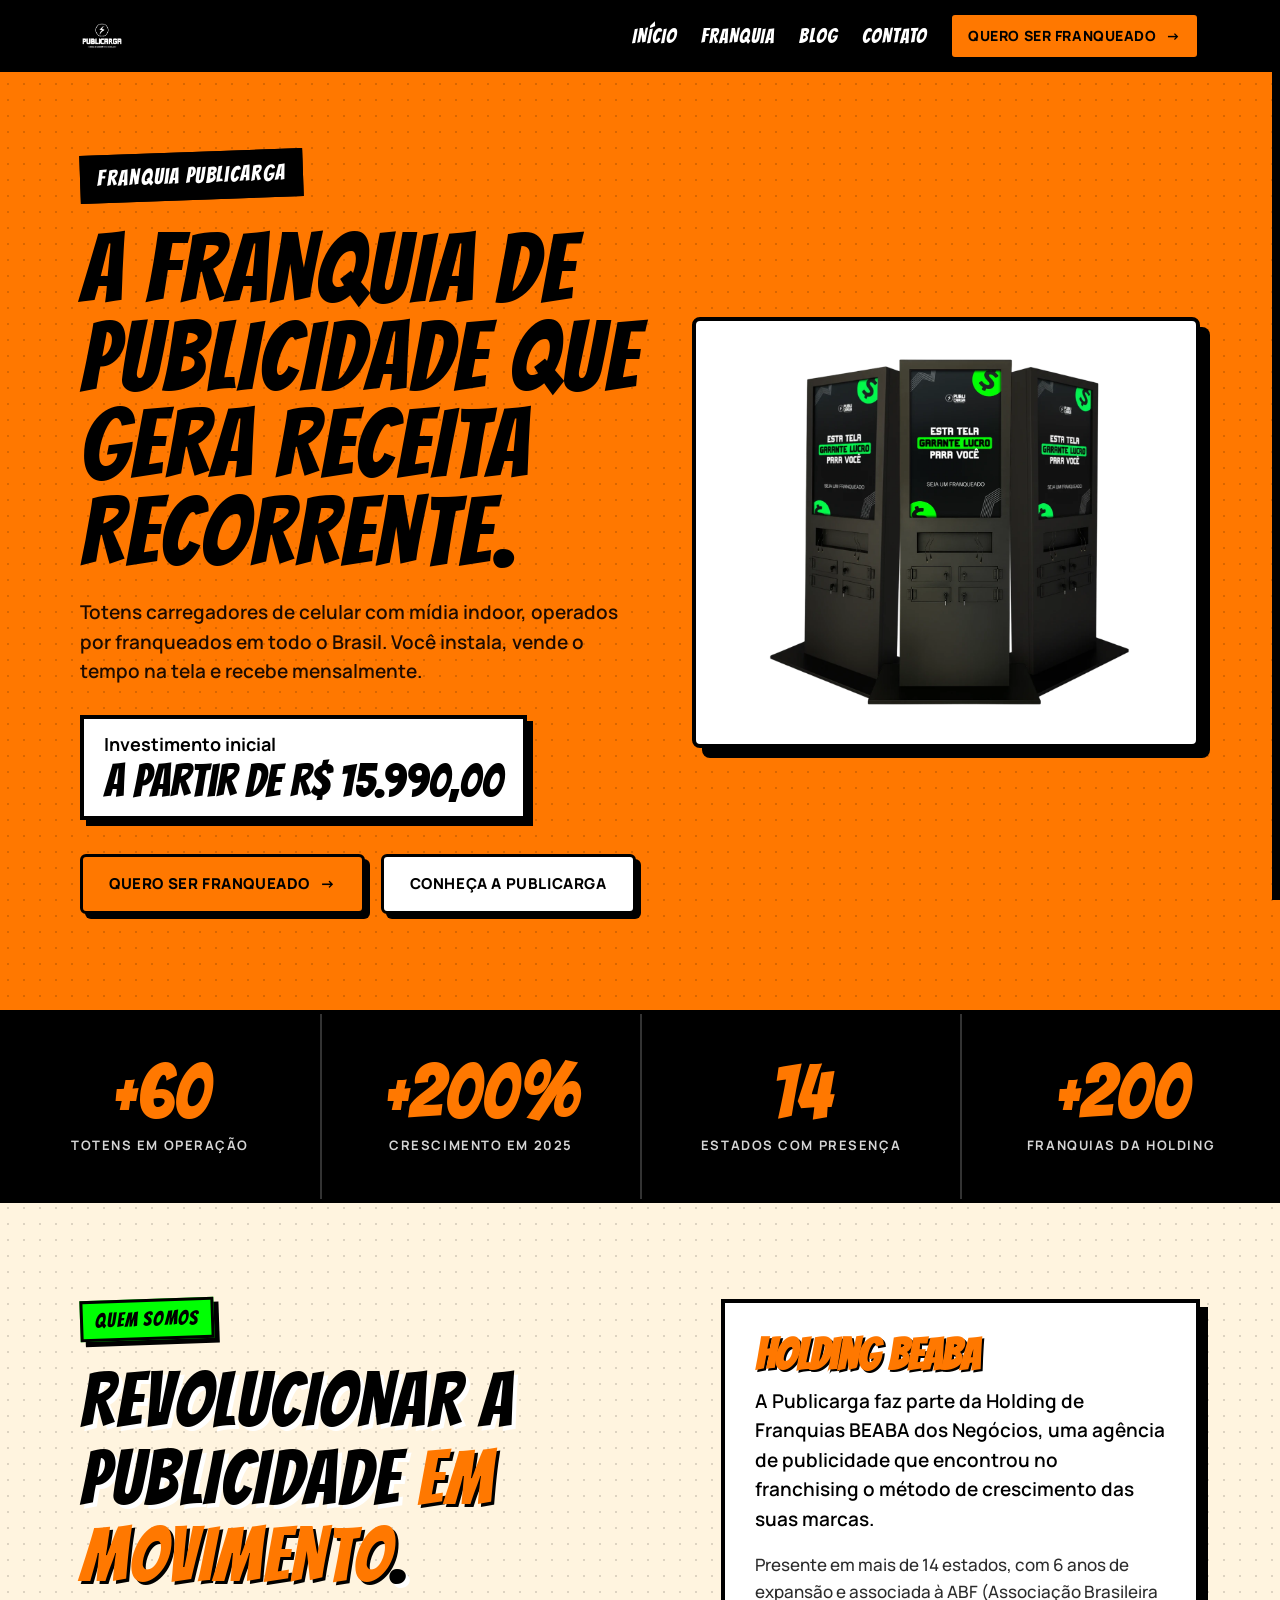
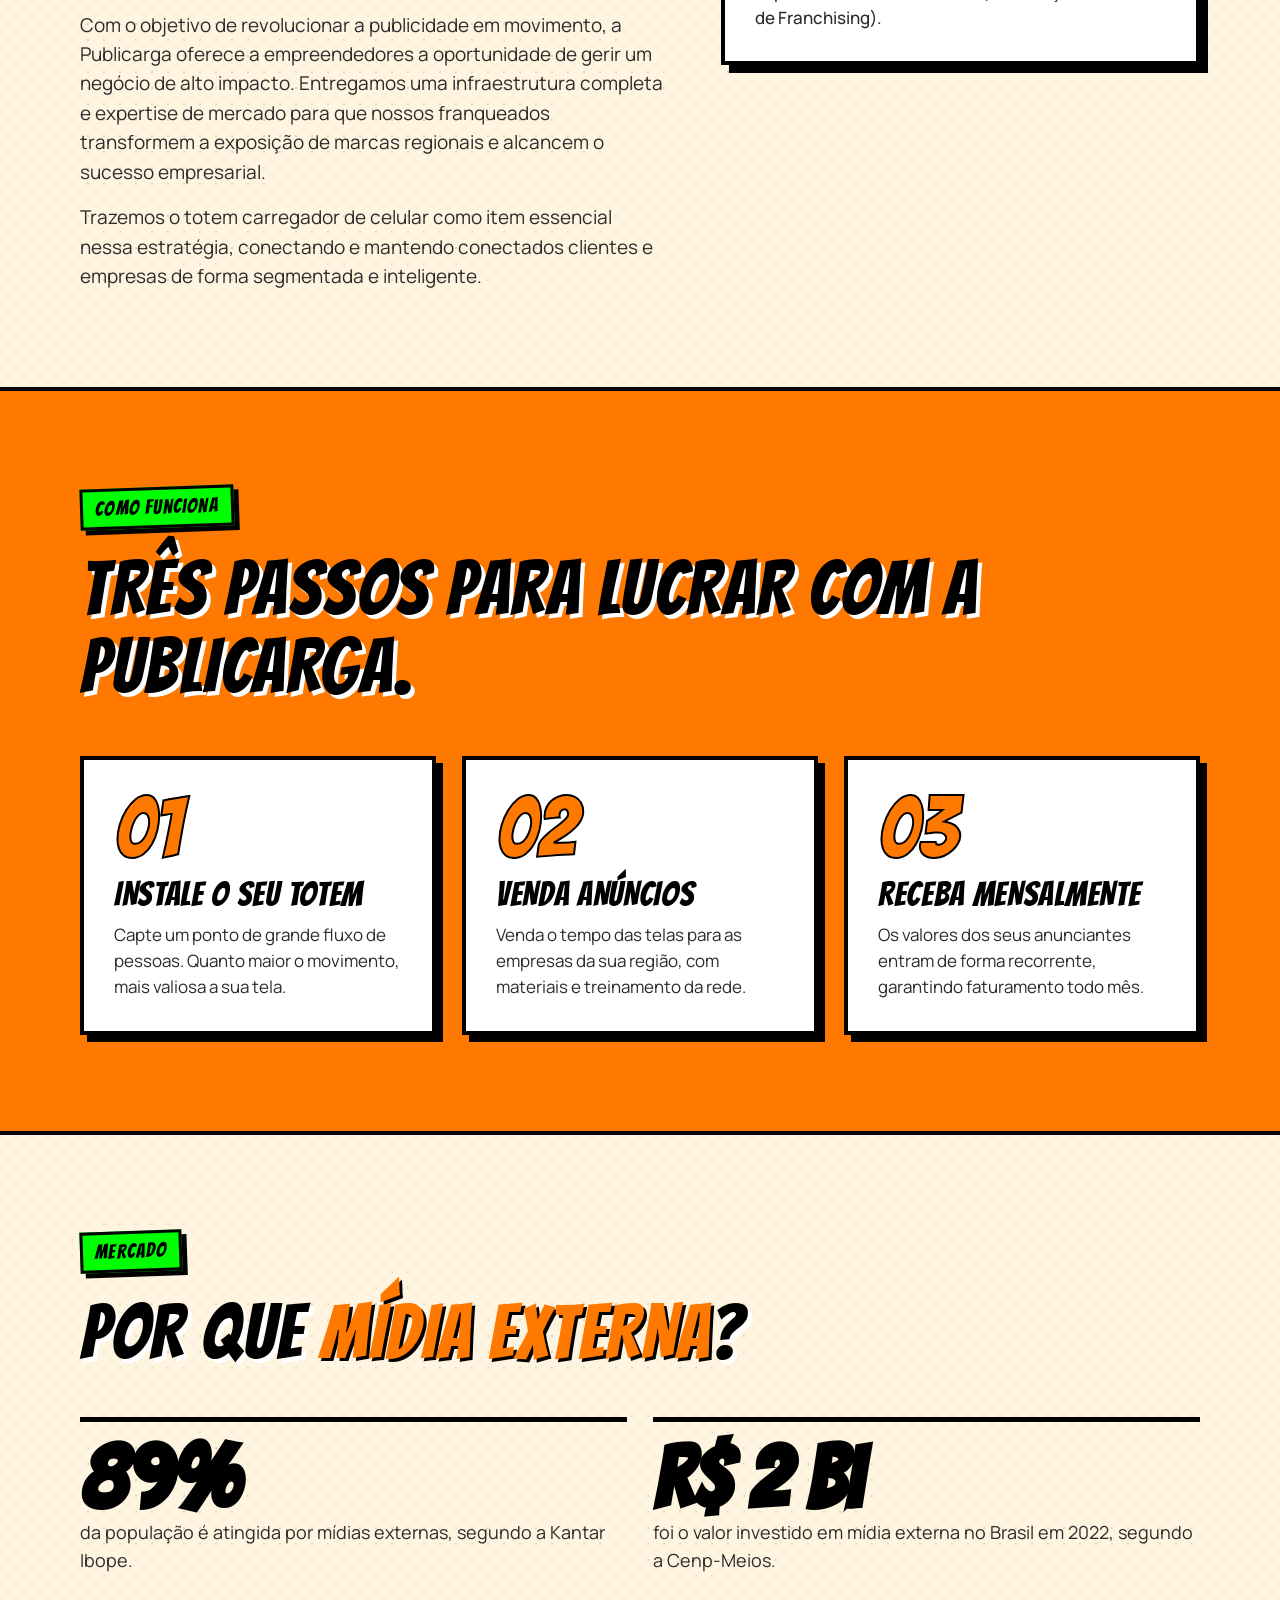
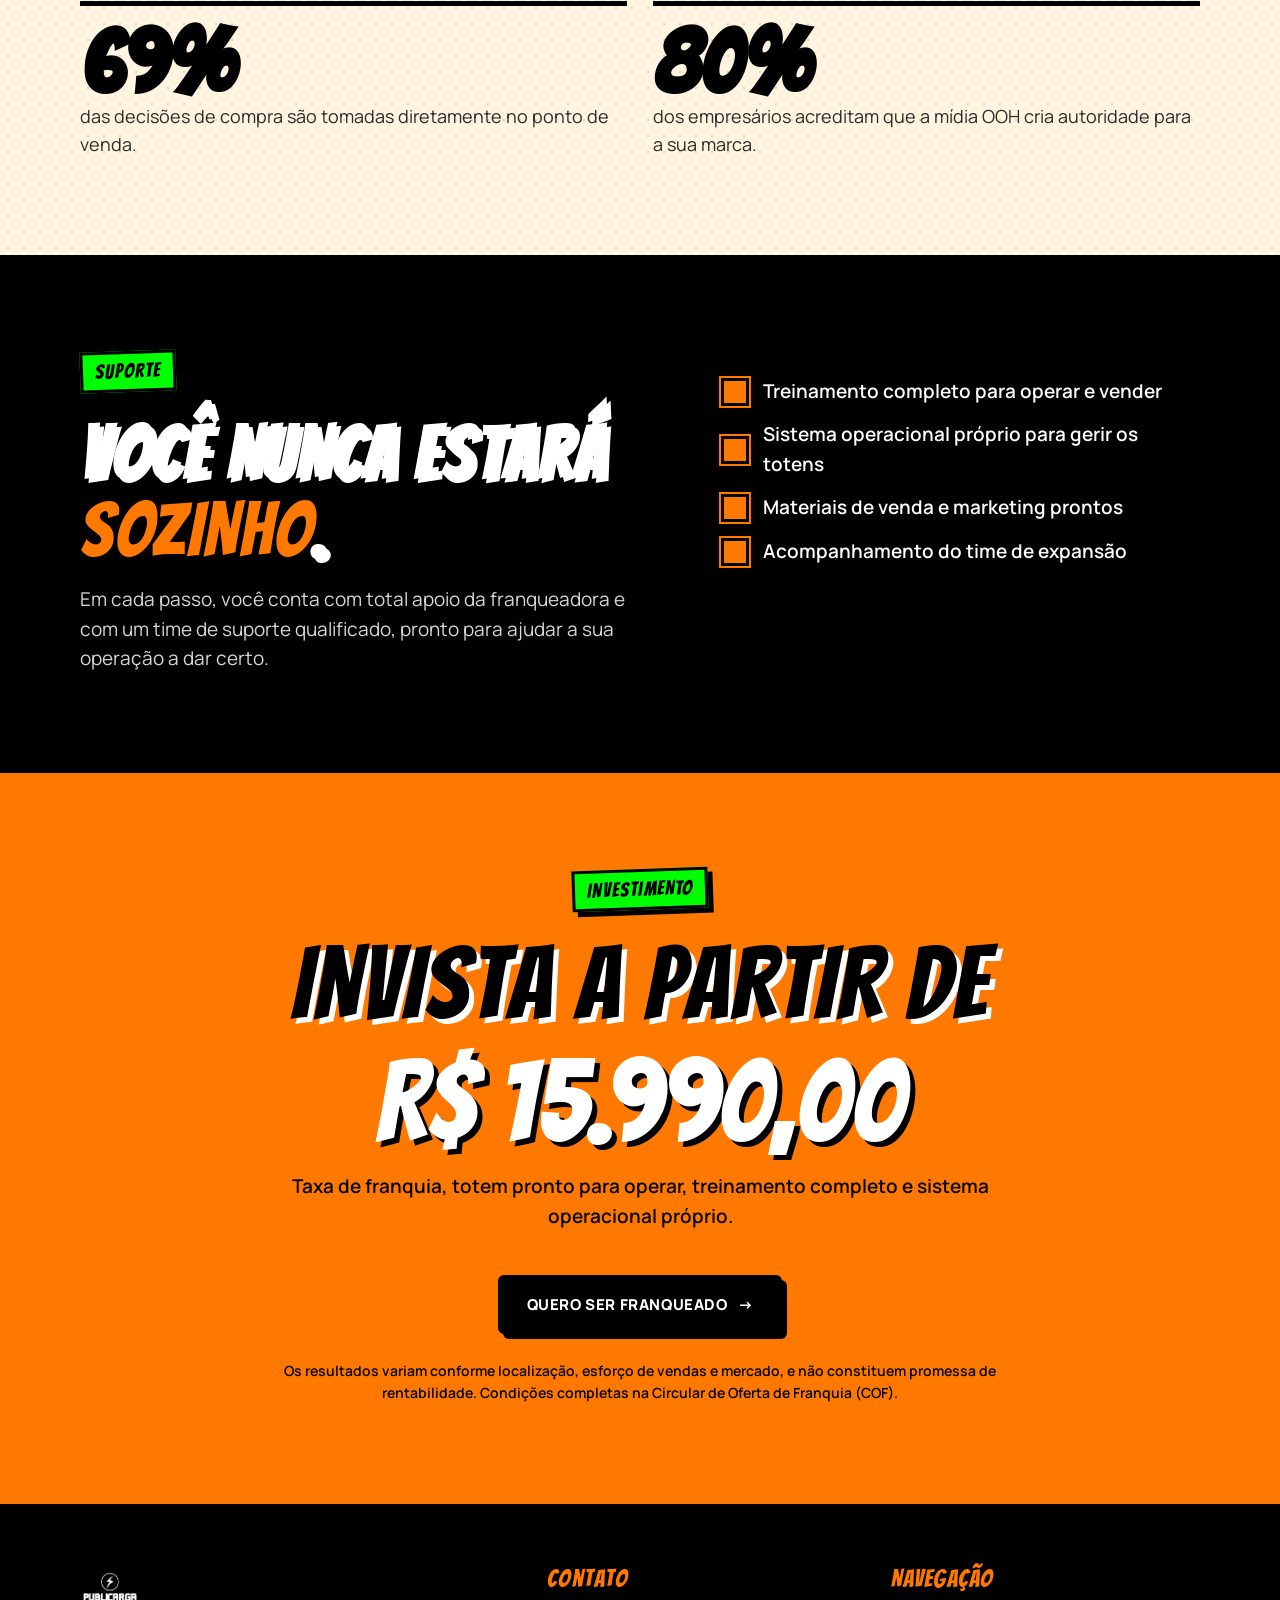
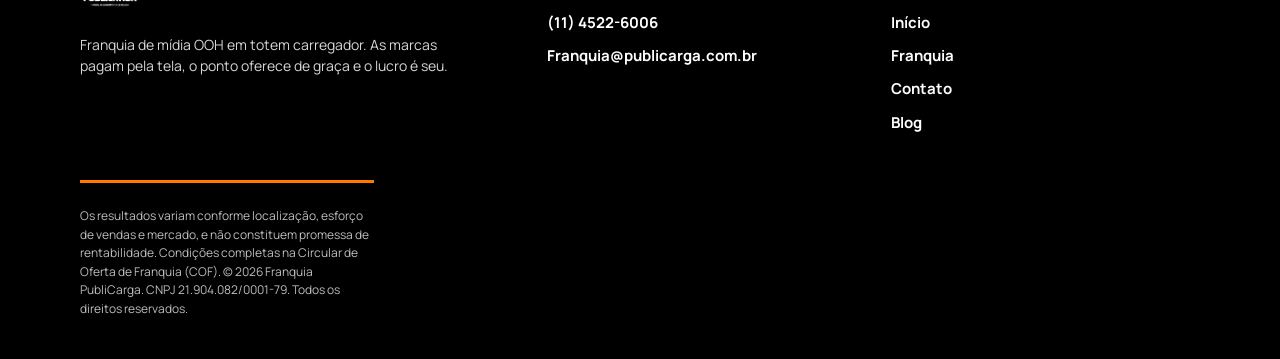
==== commit 616ed270: "Refaz home com tom institucional e predominância laranja Co-Authored-By: Claude Haiku 5.5 <noreply@a" ====
--- a/site/index.html
+++ b/site/index.html
@@ -4,17 +4,62 @@
 <meta charset="utf-8">
 <meta name="viewport" content="width=device-width,initial-scale=1,viewport-fit=cover">
 <title>Franquia Publicarga | Totens carregadores com mídia indoor</title>
-<meta name="description" content="A franquia de publicidade que gera receita recorrente, sem funcionários, sem aluguel e com rápido retorno. Investimento a partir de R$ 15.990,00.">
+<meta name="description" content="A Publicarga é uma franquia de mídia indoor em totens carregadores de celular. Franquia Publicarga, parte da holding BEABA dos Negócios.">
 <meta name="robots" content="index, follow">
-<meta property="og:title" content="Franquia Publicarga | Totens carregadores com mídia indoor">
-<meta property="og:description" content="A franquia de publicidade que gera receita recorrente, sem funcionários, sem aluguel e com rápido retorno. Investimento a partir de R$ 15.990,00.">
 <meta property="og:locale" content="pt_BR">
-<meta name="theme-color" content="#000000">
+<meta name="theme-color" content="#ff7800">
 <link rel="icon" href="assets/mascote.png">
 <link rel="preconnect" href="https://fonts.googleapis.com">
 <link rel="preconnect" href="https://fonts.gstatic.com" crossorigin>
 <link href="https://fonts.googleapis.com/css2?family=Bangers&family=Bricolage+Grotesque:opsz,wght@12..96,600;12..96,700;12..96,800&family=Manrope:wght@400;500;600;700;800&display=swap" rel="stylesheet">
 <link rel="stylesheet" href="assets/quadrinhos.css">
+<style>
+  .h-hero{background:var(--brand);border-bottom:4px solid #000;padding:76px 0 96px;position:relative;overflow:hidden}
+  .h-hero::before{content:"";position:absolute;inset:0;background:radial-gradient(#00000026 1.3px,transparent 1.5px) 0 0/16px 16px;pointer-events:none}
+  .h-hero .wrap{position:relative;z-index:1}
+  .h-hero-grid{display:grid;grid-template-columns:1.05fr .95fr;gap:50px;align-items:center}
+  .h-hero h1{color:#000;font-size:clamp(54px,7.6vw,104px);line-height:.9}
+  .h-hero .lead{color:#1d0b00;font-weight:600}
+  .h-tag{display:inline-block;background:#000;color:#fff;font-family:var(--display);font-size:22px;letter-spacing:.06em;padding:4px 14px;border:3px solid #000;transform:rotate(-2deg);margin-bottom:26px}
+  .h-price{display:inline-block;margin-top:28px;background:#fff;border:4px solid #000;box-shadow:6px 6px 0 #000;padding:12px 20px;font-weight:700;font-size:18px}
+  .h-price b{display:block;font-family:var(--display);font-weight:400;font-size:46px;line-height:1;color:#000}
+  .h-frame{background:#fff;border:4px solid #000;border-radius:8px;box-shadow:10px 10px 0 #000;padding:28px}
+  .h-frame img{width:100%;height:auto}
+  .h-stats{background:#000;color:#fff;border-bottom:4px solid #000}
+  .h-stats .row{display:grid;grid-template-columns:repeat(4,1fr)}
+  .h-stats .cell{padding:44px 26px;border-left:2px solid #333;text-align:center}
+  .h-stats .cell:first-child{border-left:0}
+  .h-stats .num{font-family:var(--display);font-size:clamp(54px,6vw,88px);line-height:.9;color:var(--brand)}
+  .h-stats .lbl{font-size:13px;font-weight:700;letter-spacing:.12em;text-transform:uppercase;color:#d5d5d5;margin-top:8px}
+  @media(max-width:900px){.h-stats .row{grid-template-columns:1fr 1fr}.h-stats .cell:nth-child(3){border-left:0}}
+  .h-split{display:grid;grid-template-columns:1.1fr .9fr;gap:56px;align-items:start}
+  .h-quote{background:#fff;border:4px solid #000;padding:30px;box-shadow:8px 8px 0 #000;font-weight:600;font-size:19px}
+  .h-quote .big{font-family:var(--display);font-size:44px;line-height:1;color:var(--brand);text-shadow:2px 2px 0 #000;margin-bottom:10px;display:block}
+  .h-orange{background:var(--brand);border-block:4px solid #000}
+  .h-orange .eyebrow{color:#000}
+  .h-orange .eyebrow::before{background:#000}
+  .h-steps{display:grid;grid-template-columns:repeat(3,1fr);gap:26px;margin-top:50px}
+  .h-step{background:#fff;border:4px solid #000;box-shadow:7px 7px 0 #000;padding:30px;position:relative}
+  .h-step .n{font-family:var(--display);font-size:86px;line-height:.9;color:var(--brand);-webkit-text-stroke:2px #000}
+  .h-step h3{font-size:34px;margin:10px 0 10px}
+  .h-step p{color:#2b2b2b;font-size:17px}
+  @media(max-width:900px){.h-steps{grid-template-columns:1fr}}
+  .h-nums{display:grid;grid-template-columns:1fr 1fr;gap:26px;margin-top:46px}
+  .h-num{border-top:5px solid #000;padding-top:18px}
+  .h-num b{display:block;font-family:var(--display);font-size:88px;line-height:.9;color:#000}
+  .h-num span{font-size:18px;color:#2b2b2b}
+  .h-dark{background:#000;color:#fff;border-bottom:4px solid #000}
+  .h-dark h2{color:#fff}
+  .h-dark .lead{color:#d6d6d6}
+  .h-check{list-style:none;padding:0;margin:26px 0 0;display:grid;gap:14px}
+  .h-check li{display:flex;gap:14px;align-items:center;font-size:19px;font-weight:600;color:#fff}
+  .h-check li::before{content:"";width:22px;height:22px;background:var(--brand);border:3px solid #000;box-shadow:0 0 0 2px var(--brand);flex:0 0 auto}
+  .h-cta{background:var(--brand);text-align:center;padding:96px 0}
+  .h-cta h2{font-size:clamp(56px,8vw,118px);color:#000;text-shadow:5px 5px 0 #fff}
+  .h-cta .big-price{font-family:var(--display);font-size:clamp(60px,9vw,130px);color:#fff;text-shadow:5px 5px 0 #000;line-height:.95;display:block;margin:10px 0}
+  .h-cta .legal{color:#000;margin-inline:auto;max-width:80ch}
+  @media(max-width:900px){.h-hero-grid,.h-split{grid-template-columns:1fr;gap:34px}.h-nums{grid-template-columns:1fr}}
+</style>
 </head>
 <body>
 <header class="site"><div class="wrap nav">
@@ -30,60 +75,83 @@
 <a href="/franquia/" class="btn">Quero ser franqueado →</a>
 </aside>
 
-<section class="hero" id="top"><div class="wrap grid">
+<section class="h-hero" id="top"><div class="wrap h-hero-grid">
   <div>
-    <span class="badge"><span class="dot"></span> +60 totens já operando pelo Brasil</span>
-    <h1>A franquia de publicidade que gera receita recorrente, sem funcionários, sem aluguel e com rápido retorno.</h1>
-    <p class="lead">Totens carregadores de celular com mídia indoor. Você instala os totens, vende tempo na tela para as marcas da sua região e recebe mensalmente.</p>
-    <div class="price">Investimento <b>a partir de R$ 15.990,00</b></div>
-    <div class="hero-ctas"><a href="/franquia/" class="btn">Quero ser franqueado <span class="arw">→</span></a>
-      <a href="#sobre" class="btn ghost">Conheça a franquia</a></div>
+    <span class="h-tag">Franquia Publicarga</span>
+    <h1>A franquia de publicidade que gera receita recorrente.</h1>
+    <p class="lead" style="margin-top:22px;max-width:56ch">Totens carregadores de celular com mídia indoor, operados por franqueados em todo o Brasil. Você instala, vende o tempo na tela e recebe mensalmente.</p>
+    <div class="h-price">Investimento inicial <b>a partir de R$ 15.990,00</b></div>
+    <div class="hero-ctas" style="margin-top:34px;display:flex;flex-wrap:wrap;gap:16px">
+      <a href="/franquia/" class="btn">Quero ser franqueado <span class="arw">→</span></a>
+      <a href="#quem-somos" class="btn ghost">Conheça a Publicarga</a>
+    </div>
   </div>
-  <div class="totem-c"><img src="assets/totens.webp" alt="Totens carregadores Publicarga com telas de mídia indoor"></div>
+  <div class="h-frame"><img src="assets/totens.webp" alt="Totens carregadores Publicarga com telas de mídia indoor"></div>
 </div></section>
 
-<section class="stats"><div class="wrap"><div class="grid">
-  <div class="stat"><div class="num">+60</div><div class="lbl">Totens em operação</div></div>
-  <div class="stat"><div class="num">+200%</div><div class="lbl">Crescimento em 2025</div></div>
-  <div class="stat"><div class="num">75%+</div><div class="lbl">Lucratividade por venda</div></div>
-</div></div></section>
-
-<section class="section" id="sobre"><div class="wrap center">
-  <span class="eyebrow">Franquia Publicarga</span>
-  <h2 class="big">Revolucionar a publicidade <span class="accent">em movimento</span>.</h2>
-  <p class="lead">Com o objetivo de revolucionar a publicidade em movimento, a Publicarga oferece a empreendedores a oportunidade de gerir um negócio de alto impacto. Entregamos uma infraestrutura completa e expertise de mercado para que nossos franqueados transformem a exposição de marcas regionais e alcancem o sucesso empresarial.</p>
-  <div class="sec-cta"><a href="/franquia/" class="btn">Seja um franqueado <span class="arw">→</span></a></div>
+<section class="h-stats"><div class="row">
+  <div class="cell"><div class="num">+60</div><div class="lbl">Totens em operação</div></div>
+  <div class="cell"><div class="num">+200%</div><div class="lbl">Crescimento em 2025</div></div>
+  <div class="cell"><div class="num">14</div><div class="lbl">Estados com presença</div></div>
+  <div class="cell"><div class="num">+200</div><div class="lbl">Franquias da holding</div></div>
 </div></section>
 
-<section class="section light"><div class="wrap">
-  <span class="eyebrow">Como funciona</span>
-  <h2 class="big">Conheça a franquia <span class="accent">e saiba como ela funciona</span>.</h2>
-  <p class="lead">A franquia Publicarga faz parte de uma das maiores agências de publicidade estratégica do Brasil, encontrando no franchising a força motriz para a sua expansão. Trazemos o totem carregador de celular como item essencial nesta estratégia, conectando e mantendo conectados clientes e empresas de forma segmentada e inteligente.</p>
-  <div class="cards cols-3">
-    <article class="card brand"><div class="ic">1</div><h3>Instale o seu totem</h3><p>Primeiro passo: captar um ponto de grande fluxo de pessoas para o seu totem.</p></article>
-    <article class="card"><div class="ic">2</div><h3>Venda anúncios</h3><p>Segundo passo: venda o tempo das telas para as empresas da sua região.</p></article>
-    <article class="card brand"><div class="ic">3</div><h3>Receba mensalmente</h3><p>Terceiro passo: receba de forma recorrente os valores dos seus anunciantes.</p></article>
+<section class="section" id="quem-somos"><div class="wrap h-split">
+  <div>
+    <span class="eyebrow">Quem somos</span>
+    <h2 class="big">Revolucionar a publicidade <span class="accent">em movimento</span>.</h2>
+    <p class="lead">Com o objetivo de revolucionar a publicidade em movimento, a Publicarga oferece a empreendedores a oportunidade de gerir um negócio de alto impacto. Entregamos uma infraestrutura completa e expertise de mercado para que nossos franqueados transformem a exposição de marcas regionais e alcancem o sucesso empresarial.</p>
+    <p class="lead">Trazemos o totem carregador de celular como item essencial nessa estratégia, conectando e mantendo conectados clientes e empresas de forma segmentada e inteligente.</p>
   </div>
-  <div class="sec-cta"><a href="/franquia/" class="btn">Seja um franqueado <span class="arw">→</span></a></div>
+  <aside class="h-quote">
+    <span class="big">Holding BEABA</span>
+    A Publicarga faz parte da Holding de Franquias BEABA dos Negócios, uma agência de publicidade que encontrou no franchising o método de crescimento das suas marcas.
+    <p style="margin-top:18px;font-size:17px;font-weight:500;color:#2b2b2b">Presente em mais de 14 estados, com 6 anos de expansão e associada à ABF (Associação Brasileira de Franchising).</p>
+  </aside>
 </div></section>
 
-<section class="section"><div class="wrap center">
-  <span class="eyebrow">Por que investir em mídia externa</span>
-  <h2 class="big">Números que <span class="accent">pesam</span>.</h2>
-  <div class="cards cols-2">
-    <article class="card"><h3 class="big">89%</h3><p>da população é atingida por mídias externas, segundo a Kantar Ibope.</p></article>
-    <article class="card brand"><h3 class="big">R$ 2 bi</h3><p>foi o valor investido em mídia externa no Brasil em 2022, segundo a Cenp-Meios.</p></article>
-    <article class="card brand"><h3 class="big">69%</h3><p>das decisões de compra são tomadas diretamente no ponto de venda.</p></article>
-    <article class="card"><h3 class="big">80%</h3><p>dos empresários acreditam que a mídia OOH cria autoridade para a sua marca.</p></article>
+<section class="section h-orange" id="como-funciona"><div class="wrap">
+  <span class="eyebrow">Como funciona</span>
+  <h2 class="big">Três passos para <span class="accent" style="color:#000;text-shadow:4px 4px 0 #fff">lucrar</span> com a Publicarga.</h2>
+  <div class="h-steps">
+    <article class="h-step"><div class="n">01</div><h3>Instale o seu totem</h3><p>Capte um ponto de grande fluxo de pessoas. Quanto maior o movimento, mais valiosa a sua tela.</p></article>
+    <article class="h-step"><div class="n">02</div><h3>Venda anúncios</h3><p>Venda o tempo das telas para as empresas da sua região, com materiais e treinamento da rede.</p></article>
+    <article class="h-step"><div class="n">03</div><h3>Receba mensalmente</h3><p>Os valores dos seus anunciantes entram de forma recorrente, garantindo faturamento todo mês.</p></article>
   </div>
 </div></section>
 
-<section class="section light"><div class="wrap center">
+<section class="section"><div class="wrap">
+  <span class="eyebrow">Mercado</span>
+  <h2 class="big">Por que <span class="accent">mídia externa</span>?</h2>
+  <div class="h-nums">
+    <div class="h-num"><b>89%</b><span>da população é atingida por mídias externas, segundo a Kantar Ibope.</span></div>
+    <div class="h-num"><b>R$ 2 bi</b><span>foi o valor investido em mídia externa no Brasil em 2022, segundo a Cenp-Meios.</span></div>
+    <div class="h-num"><b>69%</b><span>das decisões de compra são tomadas diretamente no ponto de venda.</span></div>
+    <div class="h-num"><b>80%</b><span>dos empresários acreditam que a mídia OOH cria autoridade para a sua marca.</span></div>
+  </div>
+</div></section>
+
+<section class="section h-dark"><div class="wrap h-split">
+  <div>
+    <span class="eyebrow">Suporte</span>
+    <h2 class="big">Você nunca estará <span class="accent">sozinho</span>.</h2>
+    <p class="lead">Em cada passo, você conta com total apoio da franqueadora e com um time de suporte qualificado, pronto para ajudar a sua operação a dar certo.</p>
+  </div>
+  <ul class="h-check">
+    <li>Treinamento completo para operar e vender</li>
+    <li>Sistema operacional próprio para gerir os totens</li>
+    <li>Materiais de venda e marketing prontos</li>
+    <li>Acompanhamento do time de expansão</li>
+  </ul>
+</div></section>
+
+<section class="h-cta"><div class="wrap center">
   <span class="eyebrow">Investimento</span>
-  <h2 class="big">Invista a partir de <span class="accent">R$ 15.990,00</span>.</h2>
-  <p class="lead">Taxa de franquia, totem pronto para operar, treinamento completo e sistema operacional próprio.</p>
-  <div class="sec-cta"><a href="/franquia/" class="btn">Quero ser franqueado <span class="arw">→</span></a></div>
-  <p class="legal">Os resultados variam conforme localização, esforço de vendas e mercado, e não constituem promessa de rentabilidade. Condições completas na Circular de Oferta de Franquia (COF).</p>
+  <h2>Invista a partir de</h2>
+  <span class="big-price">R$ 15.990,00</span>
+  <p class="lead" style="color:#000;font-weight:600">Taxa de franquia, totem pronto para operar, treinamento completo e sistema operacional próprio.</p>
+  <div class="sec-cta"><a href="/franquia/" class="btn" style="background:#000;color:#fff;border-color:#000">Quero ser franqueado <span class="arw">→</span></a></div>
+  <p class="legal" style="margin-top:26px;font-size:14px">Os resultados variam conforme localização, esforço de vendas e mercado, e não constituem promessa de rentabilidade. Condições completas na Circular de Oferta de Franquia (COF).</p>
 </div></section>
 <footer class="site"><div class="wrap">
 <div class="fgrid">
